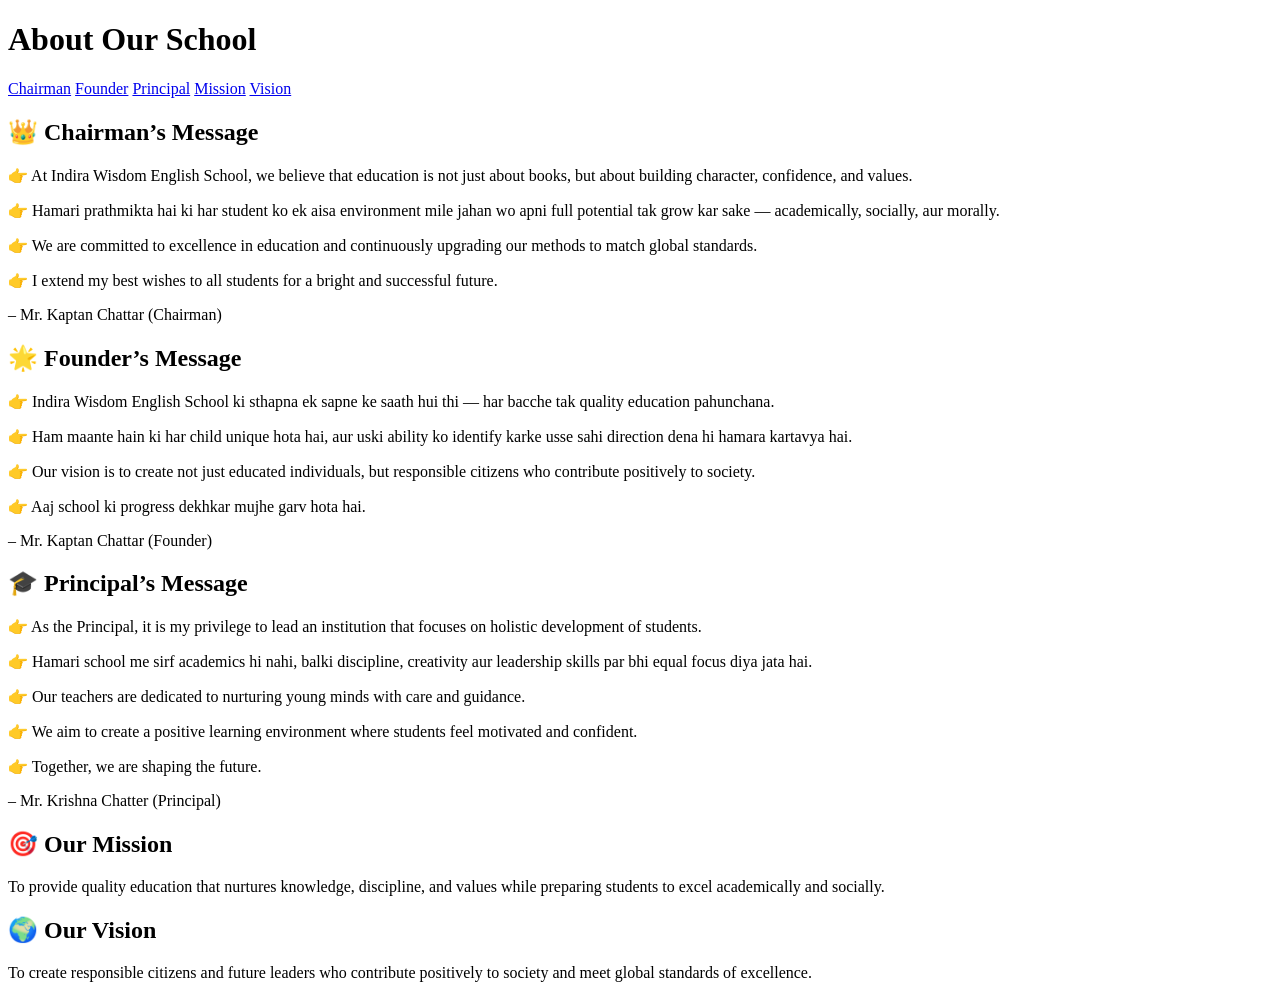
==== about.html @ 694aa71f "Add files via upload" ====
<!DOCTYPE html>
<html lang="en">
<head>
  <meta charset="UTF-8">
  <title>About Us</title>
  <link rel="stylesheet" href="css/about.css">
</head>
<body>

<div class="container">

  <h1>About Our School</h1>

  <!-- 🔥 QUICK NAVIGATION -->
  <div class="quick-nav">
    <a href="#chairman">Chairman</a>
    <a href="#founder">Founder</a>
    <a href="#principal">Principal</a>
    <a href="#mission">Mission</a>
    <a href="#vision">Vision</a>
  </div>

  <!-- CHAIRMAN -->
  <div class="card" id="chairman">
    <h2>👑 Chairman’s Message</h2>

    <p>👉 At Indira Wisdom English School, we believe that education is not just about books, but about building character, confidence, and values.</p>

    <p>👉 Hamari prathmikta hai ki har student ko ek aisa environment mile jahan wo apni full potential tak grow kar sake — academically, socially, aur morally.</p>

    <p>👉 We are committed to excellence in education and continuously upgrading our methods to match global standards.</p>

    <p>👉 I extend my best wishes to all students for a bright and successful future.</p>

    <span>– Mr. Kaptan Chattar (Chairman)</span>
  </div>

  <!-- FOUNDER -->
  <div class="card" id="founder">
    <h2>🌟 Founder’s Message</h2>

    <p>👉 Indira Wisdom English School ki sthapna ek sapne ke saath hui thi — har bacche tak quality education pahunchana.</p>

    <p>👉 Ham maante hain ki har child unique hota hai, aur uski ability ko identify karke usse sahi direction dena hi hamara kartavya hai.</p>

    <p>👉 Our vision is to create not just educated individuals, but responsible citizens who contribute positively to society.</p>

    <p>👉 Aaj school ki progress dekhkar mujhe garv hota hai.</p>

    <span>– Mr. Kaptan Chattar (Founder)</span>
  </div>

  <!-- PRINCIPAL -->
  <div class="card" id="principal">
    <h2>🎓 Principal’s Message</h2>

    <p>👉 As the Principal, it is my privilege to lead an institution that focuses on holistic development of students.</p>

    <p>👉 Hamari school me sirf academics hi nahi, balki discipline, creativity aur leadership skills par bhi equal focus diya jata hai.</p>

    <p>👉 Our teachers are dedicated to nurturing young minds with care and guidance.</p>

    <p>👉 We aim to create a positive learning environment where students feel motivated and confident.</p>

    <p>👉 Together, we are shaping the future.</p>

    <span>– Mr. Krishna Chatter (Principal)</span>
  </div>

  <!-- MISSION -->
  <div class="card highlight" id="mission">
    <h2>🎯 Our Mission</h2>
    <p>
      To provide quality education that nurtures knowledge, discipline, and values while preparing students to excel academically and socially.
    </p>
  </div>

  <!-- VISION -->
  <div class="card highlight" id="vision">
    <h2>🌍 Our Vision</h2>
    <p>
      To create responsible citizens and future leaders who contribute positively to society and meet global standards of excellence.
    </p>
  </div>

</div>

</body>
</html>
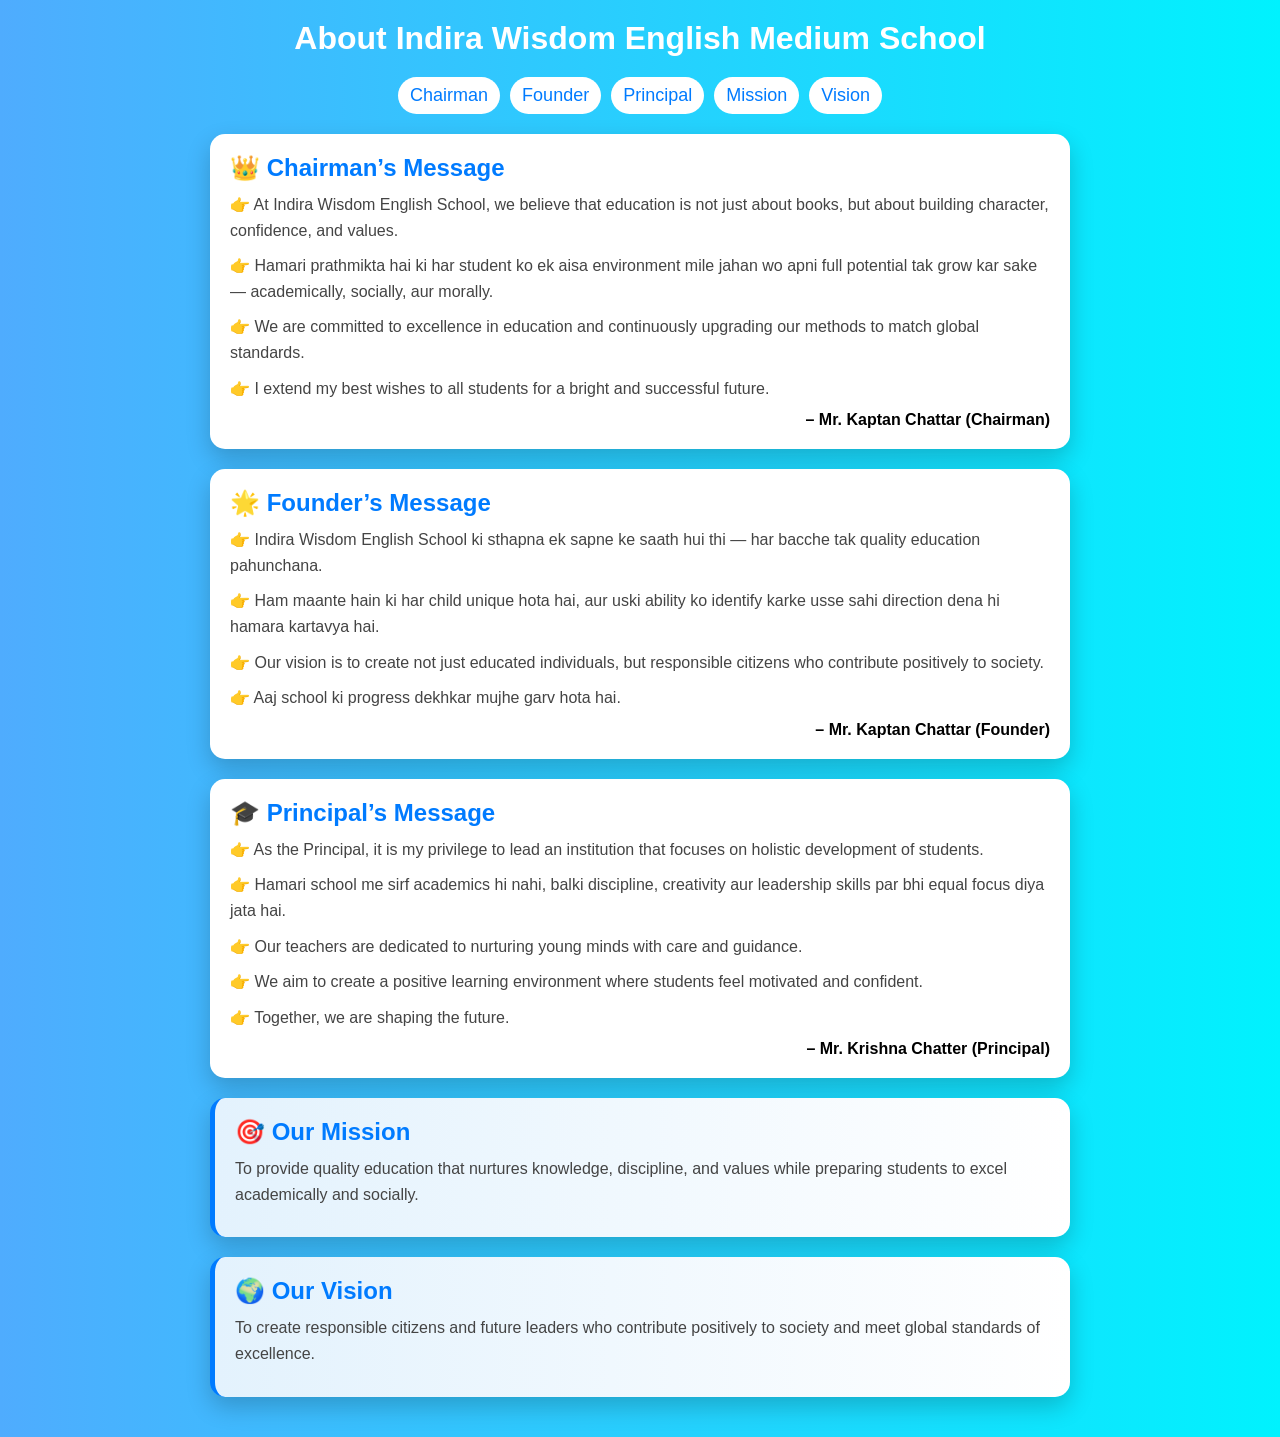
==== commit 8c1b5fc1: "Add files via upload" ====
--- a/about.html
+++ b/about.html
@@ -9,7 +9,7 @@
 
 <div class="container">
 
-  <h1>About Our School</h1>
+  <h1>About Indira Wisdom English Medium School</h1>
 
   <!-- 🔥 QUICK NAVIGATION -->
   <div class="quick-nav">
--- a/css/about.css
+++ b/css/about.css
@@ -0,0 +1,94 @@
+* {
+  margin: 0;
+  padding: 0;
+  box-sizing: border-box;
+  font-family: 'Segoe UI', sans-serif;
+}
+
+body {
+  background: linear-gradient(to right, #4facfe, #00f2fe);
+}
+
+/* CONTAINER */
+.container {
+  max-width: 900px;
+  margin: auto;
+  padding: 20px;
+}
+
+/* TITLE */
+h1 {
+  text-align: center;
+  color: white;
+  margin-bottom: 20px;
+}
+
+/* 🔥 QUICK NAV */
+.quick-nav {
+  display: flex;
+  justify-content: center;
+  flex-wrap: wrap;
+  gap: 10px;
+  margin-bottom: 20px;
+}
+
+.quick-nav a {
+  padding: 8px 12px;
+  background: white;
+  border-radius: 20px;
+  text-decoration: none;
+  color: #007BFF;
+  font-size: 18px;
+  transition: 0.3s;
+}
+
+.quick-nav a:hover {
+  background: #007BFF;
+  color: white;
+}
+
+/* CARD */
+.card {
+  background: white;
+  padding: 20px;
+  border-radius: 15px;
+  margin-bottom: 20px;
+  box-shadow: 0 10px 25px rgba(0,0,0,0.2);
+  transition: 0.3s;
+}
+
+.card:hover {
+  transform: translateY(-5px);
+}
+
+/* HEADINGS */
+.card h2 {
+  margin-bottom: 10px;
+  color: #007BFF;
+}
+
+/* TEXT */
+.card p {
+  margin-bottom: 10px;
+  color: #444;
+  line-height: 1.6;
+}
+
+/* SIGNATURE */
+.card span {
+  display: block;
+  margin-top: 10px;
+  font-weight: bold;
+  text-align: right;
+}
+
+/* HIGHLIGHT (MISSION & VISION) */
+.highlight {
+  background: linear-gradient(to right, #e3f2fd, #ffffff);
+  border-left: 5px solid #007BFF;
+}
+
+/* SMOOTH SCROLL */
+html {
+  scroll-behavior: smooth;
+}
